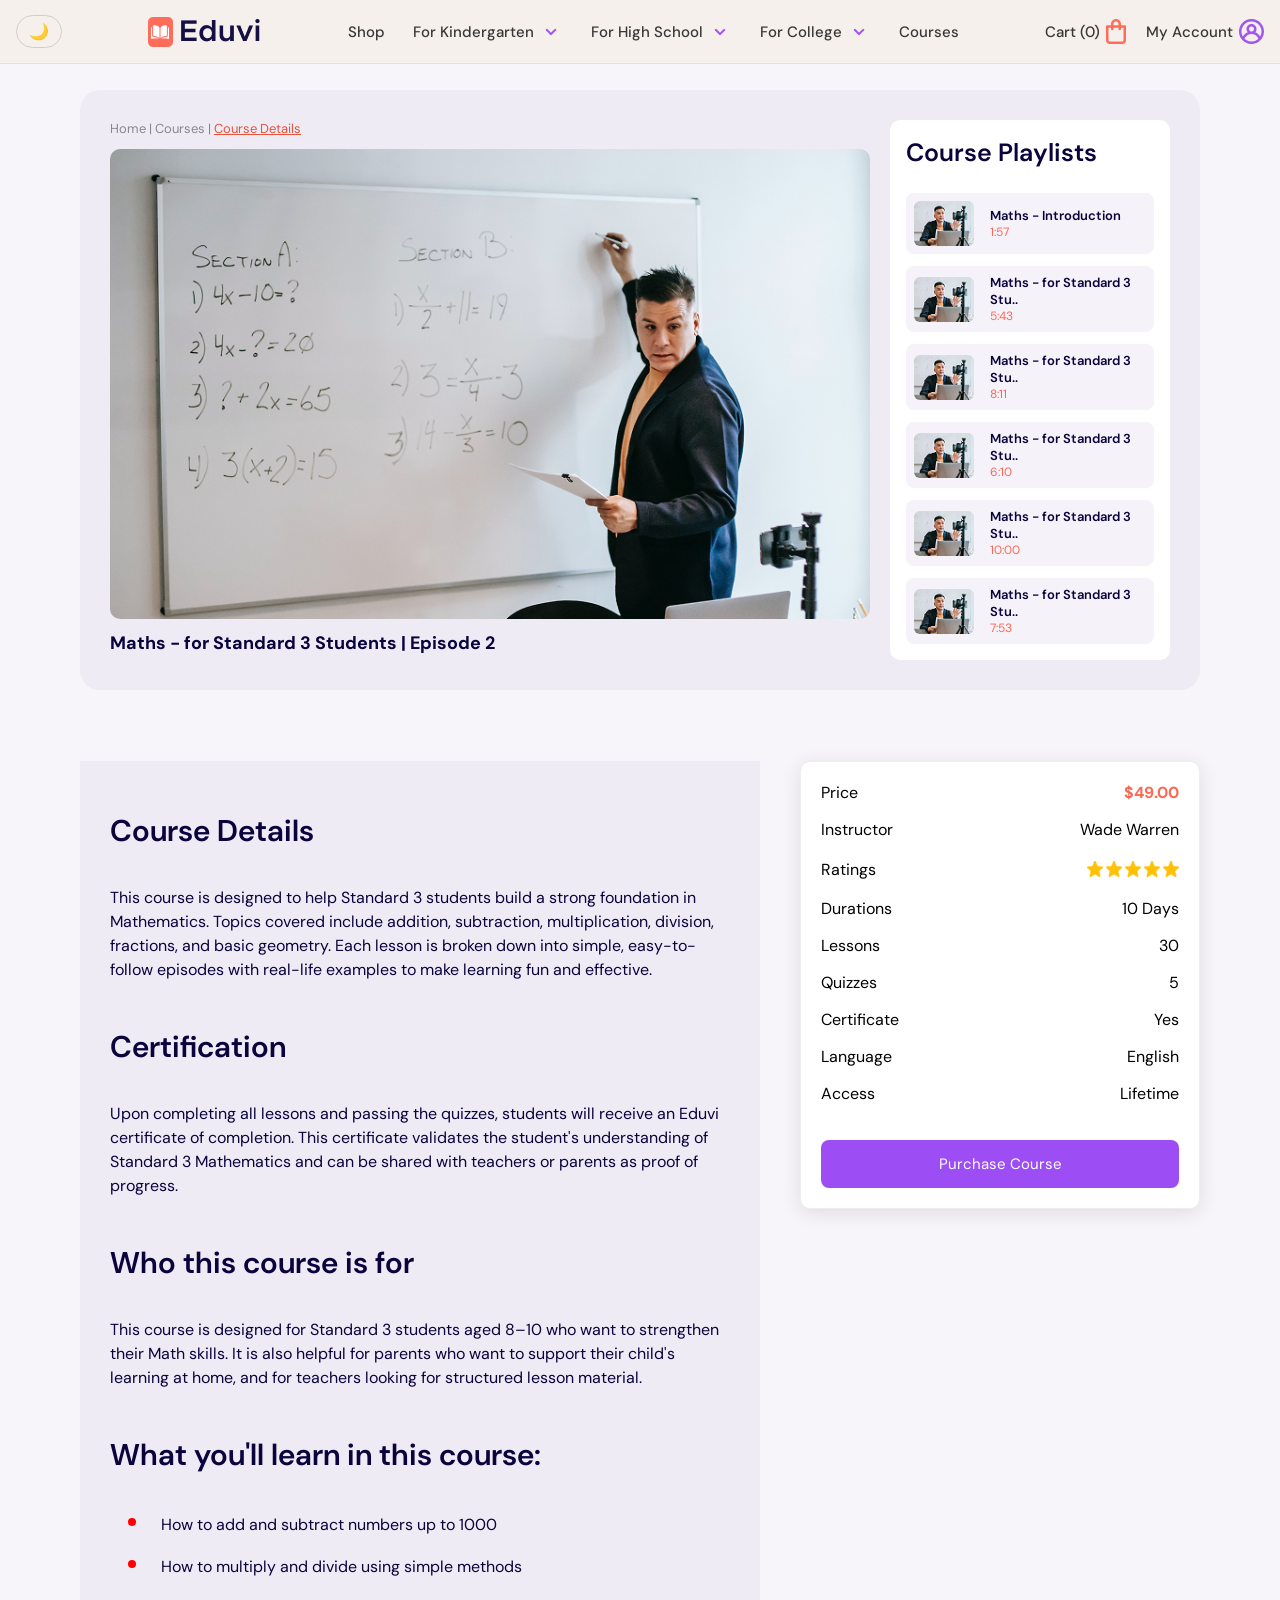
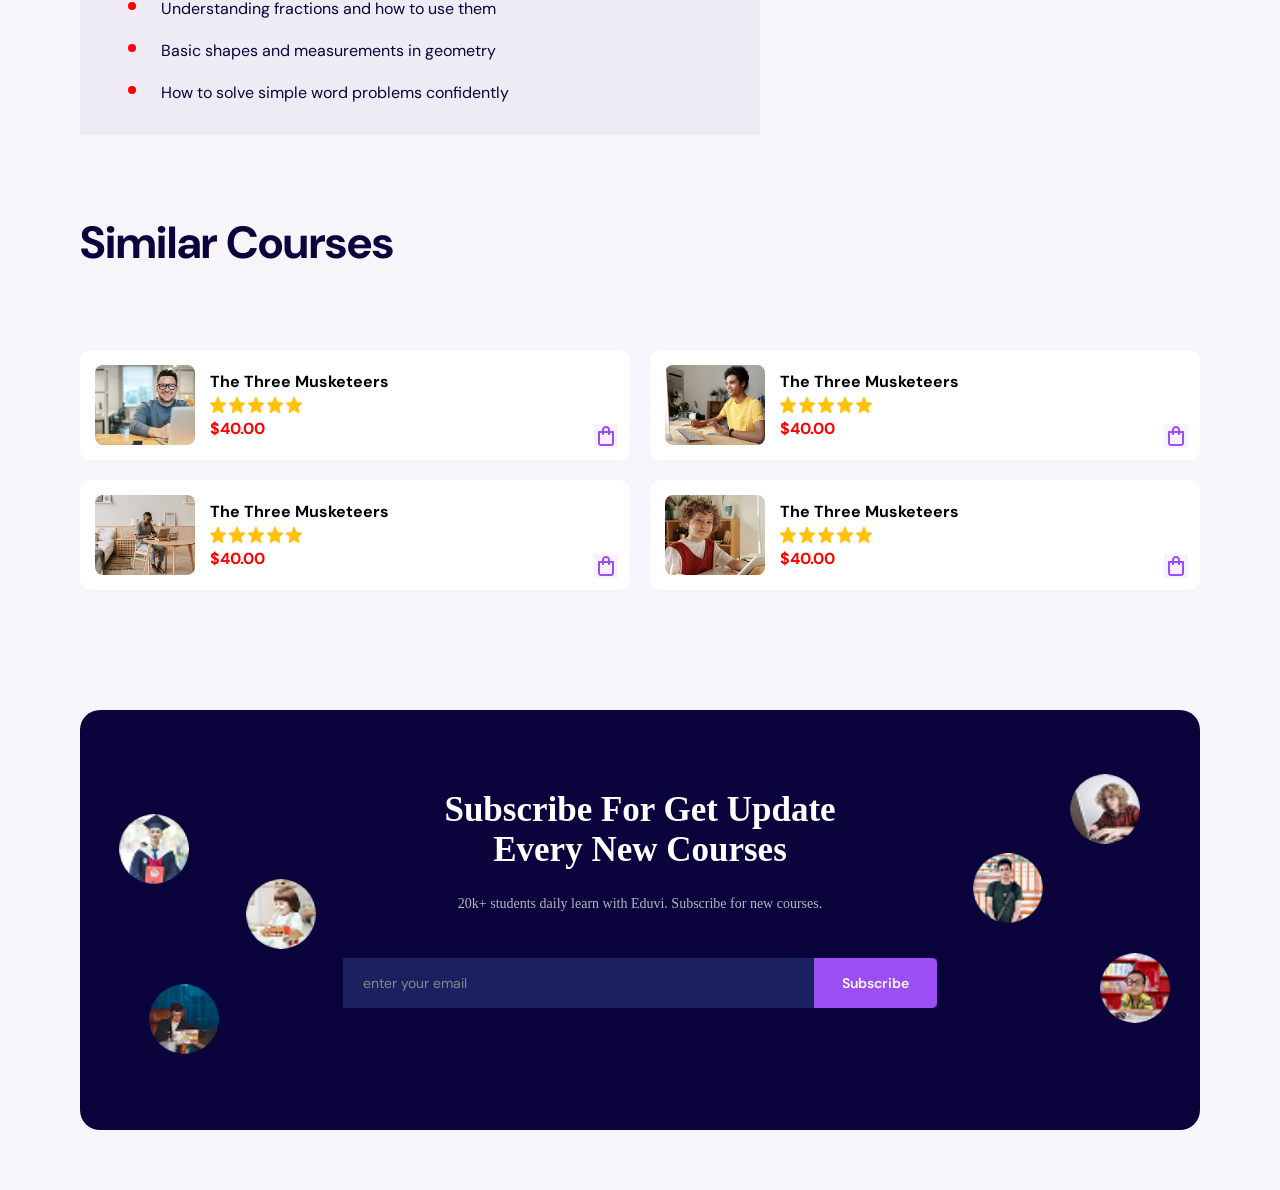
==== courses-detail.html @ 1c452399 "Fixed Nav bae issue" ====
<!doctype html>
<html lang="en">
  <head>
    <meta charset="UTF-8" />
    <meta name="viewport" content="width=device-width, initial-scale=1.0" />
    <title>Course Details</title>
    <link rel="stylesheet" href="style.css" />
    <link rel="stylesheet" href="courses-detail.css" />
    <link
      href="https://fonts.googleapis.com/css2?family=DM+Sans:wght@400;500;600;700&display=swap"
      rel="stylesheet"
    />
  </head>
  <body>
    <!-- navbar -->

    <div class="nav">
      <button id="darkModeBtn" title="Toggle dark mode">🌙</button>

      <a href="index.html">
        <img src="images/Logo (1).png" alt="Logo" class="logo" />
      </a>

      <ul class="menu">
        <li><a href="#">Shop</a></li>

        <li class="has-dropdown">
          <a href="#"
            >For Kindergarten <img src="images/down arrow.png" alt=""
          /></a>
          <ul class="dropdown">
            <li><a href="#">Math</a></li>
            <li><a href="#">English</a></li>
            <li><a href="#">Science</a></li>
          </ul>
        </li>

        <li class="has-dropdown">
          <a href="#"
            >For High School <img src="images/down arrow.png" alt=""
          /></a>
          <ul class="dropdown">
            <li><a href="#">Math</a></li>
            <li><a href="#">English</a></li>
            <li><a href="#">Science</a></li>
          </ul>
        </li>

        <li class="has-dropdown">
          <a href="#">For College <img src="images/down arrow.png" alt="" /></a>
          <ul class="dropdown">
            <li><a href="#">Math</a></li>
            <li><a href="#">English</a></li>
            <li><a href="#">Science</a></li>
          </ul>
        </li>

        <li class="has-dropdown">
          <a href="courses.html">Courses </a>
        </li>
      </ul>

      <ul class="nav-actions">
        <li>
          <a href="#">Cart (0)</a>
          <img src="images/shopping cart.png" alt="cart" class="cart-icon" />
        </li>
        <li id="desktopProfileBtn">
          <a href="#">My Account</a>
          <img
            src="images/account image.png"
            alt="account"
            class="account-icon"
          />
        </li>
      </ul>

      <div class="mobile-nav-actions">
        <div class="mobile-profile" id="mobileProfileBtn">
          <img
            src="images/account image.png"
            alt="account"
            class="account-icon"
          />
        </div>
        <div id="menuToggle" class="hamburger">
          <span></span>
          <span></span>
          <span></span>
        </div>
      </div>

      <div class="profile-dropdown" id="profileDropdown">
        <a href="#">Login</a>
        <a href="#">Sign Up</a>
      </div>
    </div>

    <div id="container">
      <!-- hero section -->
      <section class="hero">
        <div class="hero-left">
          <p class="breadcrumb">
            <a href="index.html"><span>Home</span></a> |
            <a href="courses.html"><span>Courses</span></a> |
            <a href="courses-detail.html" class="active"
              ><span>Course Details</span></a
            >
          </p>

          <div class="hero-image">
            <img src="images/teacher.png" alt="Guy with laptop" />
          </div>

          <h3>Maths - for Standard 3 Students | Episode 2</h3>
        </div>

        <div class="hero-right">
          <h2>Course Playlists</h2>

          <div class="playlist-item">
            <img src="images/laptop.png" alt="" />
            <div>
              <p>Maths - Introduction</p>
              <span>1:57</span>
            </div>
          </div>

          <div class="playlist-item">
            <img src="images/laptop.png" alt="" />
            <div>
              <p>Maths - for Standard 3 Stu..</p>
              <span>5:43</span>
            </div>
          </div>

          <div id="locked">
            <div class="playlist-item">
              <img src="images/laptop.png" alt="" />
              <div>
                <p>Maths - for Standard 3 Stu..</p>
                <span>8:11</span>
              </div>
            </div>
          </div>

          <div class="playlist-item">
            <img src="images/laptop.png" alt="" />
            <div>
              <p>Maths - for Standard 3 Stu..</p>
              <span>6:10</span>
            </div>
          </div>

          <div class="playlist-item">
            <img src="images/laptop.png" alt="" />
            <div>
              <p>Maths - for Standard 3 Stu..</p>
              <span>10:00</span>
            </div>
          </div>

          <div class="playlist-item">
            <img src="images/laptop.png" alt="" />
            <div>
              <p>Maths - for Standard 3 Stu..</p>
              <span>7:53</span>
            </div>
          </div>
        </div>
      </section>

      <div class="course-body">
        <div class="course-details">
          <h2>Course Details</h2>
          <p>
            This course is designed to help Standard 3 students build a strong
            foundation in Mathematics. Topics covered include addition,
            subtraction, multiplication, division, fractions, and basic
            geometry. Each lesson is broken down into simple, easy-to-follow
            episodes with real-life examples to make learning fun and effective.
          </p>

          <h2>Certification</h2>
          <p>
            Upon completing all lessons and passing the quizzes, students will
            receive an Eduvi certificate of completion. This certificate
            validates the student's understanding of Standard 3 Mathematics and
            can be shared with teachers or parents as proof of progress.
          </p>

          <h2>Who this course is for</h2>
          <p>
            This course is designed for Standard 3 students aged 8–10 who want
            to strengthen their Math skills. It is also helpful for parents who
            want to support their child's learning at home, and for teachers
            looking for structured lesson material.
          </p>

          <h2>What you'll learn in this course:</h2>
          <ul>
            <li>How to add and subtract numbers up to 1000</li>
            <li>How to multiply and divide using simple methods</li>
            <li>Understanding fractions and how to use them</li>
            <li>Basic shapes and measurements in geometry</li>
            <li>How to solve simple word problems confidently</li>
          </ul>
        </div>

        <div class="course-card">
          <div class="course-card-row">
            <span>Price</span>
            <span class="price">$49.00</span>
          </div>

          <div class="course-card-row">
            <span>Instructor</span>
            <span>Wade Warren</span>
          </div>

          <div class="course-card-row">
            <span>Ratings</span>

            <div class="stars">
              <img src="images/star.png" alt="" />
              <img src="images/star.png" alt="" />
              <img src="images/star.png" alt="" />
              <img src="images/star.png" alt="" />
              <img src="images/star.png" alt="" />
            </div>
          </div>

          <div class="course-card-row">
            <span>Durations</span>
            <span>10 Days</span>
          </div>

          <div class="course-card-row">
            <span>Lessons</span>
            <span>30</span>
          </div>

          <div class="course-card-row">
            <span>Quizzes</span>
            <span>5</span>
          </div>

          <div class="course-card-row">
            <span>Certificate</span>
            <span>Yes</span>
          </div>

          <div class="course-card-row">
            <span>Language</span>
            <span>English</span>
          </div>

          <div class="course-card-row">
            <span>Access</span>
            <span>Lifetime</span>
          </div>

          <button>Purchase Course</button>
        </div>
      </div>

      <div class="similar-courses">
        <h2>Similar Courses</h2>

        <div id="similar-courses-card">
          <!-- CARD 1 -->
          <div class="other-courses-card">
            <img src="images/Image.png" class="course-img" />

            <div class="course-content">
              <h3>The Three Musketeers</h3>

              <div class="stars">
                <img src="images/star.png" />
                <img src="images/star.png" />
                <img src="images/star.png" />
                <img src="images/star.png" />
                <img src="images/star.png" />
              </div>

              <p>$40.00</p>

              <div class="cart">
                <img
                  src="images/shopping bag.png"
                  alt="add to cart"
                  class="card-bag"
                />
              </div>
            </div>
          </div>

          <!-- CARD 2 -->
          <div class="other-courses-card">
            <img src="images/Image (1).png" class="course-img" />

            <div class="course-content">
              <h3>The Three Musketeers</h3>

              <div class="stars">
                <img src="images/star.png" />
                <img src="images/star.png" />
                <img src="images/star.png" />
                <img src="images/star.png" />
                <img src="images/star.png" />
              </div>

              <p>$40.00</p>

              <div class="cart">
                <img
                  src="images/shopping bag.png"
                  alt="add to cart"
                  class="card-bag"
                />
              </div>
            </div>
          </div>

          <!-- CARD 3 -->
          <div class="other-courses-card">
            <img src="images/Image (2).png" class="course-img" />

            <div class="course-content">
              <h3>The Three Musketeers</h3>

              <div class="stars">
                <img src="images/star.png" />
                <img src="images/star.png" />
                <img src="images/star.png" />
                <img src="images/star.png" />
                <img src="images/star.png" />
              </div>

              <p>$40.00</p>

              <div class="cart">
                <img
                  src="images/shopping bag.png"
                  alt="add to cart"
                  class="card-bag"
                />
              </div>
            </div>
          </div>

          <!-- CARD 4 -->
          <div class="other-courses-card">
            <img src="images/Image (3).png" class="course-img" />

            <div class="course-content">
              <h3>The Three Musketeers</h3>

              <div class="stars">
                <img src="images/star.png" />
                <img src="images/star.png" />
                <img src="images/star.png" />
                <img src="images/star.png" />
                <img src="images/star.png" />
              </div>

              <p>$40.00</p>

              <div class="cart">
                <img
                  src="images/shopping bag.png"
                  alt="add to cart"
                  class="card-bag"
                />
              </div>
            </div>
          </div>
        </div>
      </div>

      <div class="subscribe">
        <h2>
          Subscribe For Get Update <br />
          Every New Courses
        </h2>

        <!--floating images-->
        <img src="images/sub1.png" alt="" class="img1" />
        <img src="images/sub2.png" alt="" class="img2" />
        <img src="images/sub3.png" alt="" class="img3" />
        <img src="images/sub4.png" alt="" class="img4" />
        <img src="images/sub5.png" alt="" class="img5" />
        <img src="images/sub6.png" alt="" class="img6" />

        <p>20k+ students daily learn with Eduvi. Subscribe for new courses.</p>

        <div class="subscribe-form">
          <input type="email" placeholder="enter your email" />
          <button>Subscribe</button>
        </div>
      </div>

      <button id="backToTop" title="Back to top">↑</button>

      <script>
        const menuBtn = document.getElementById("menuToggle");
        const menu = document.querySelector(".menu");
        const profileBtn = document.getElementById("mobileProfileBtn");
        const profileDropdown = document.getElementById("profileDropdown");
        const desktopProfileBtn = document.getElementById("desktopProfileBtn");

        desktopProfileBtn.onclick = function (e) {
          e.stopPropagation();
          profileDropdown.classList.toggle("open");
          menu.classList.remove("active");
        };

        menuBtn.onclick = function () {
          menu.classList.toggle("active");
          menuBtn.classList.toggle("open");
          profileDropdown.classList.remove("open");
        };

        profileBtn.onclick = function (e) {
          e.stopPropagation();
          profileDropdown.classList.toggle("open");
          menu.classList.remove("active");
        };

        document.addEventListener("click", function () {
          profileDropdown.classList.remove("open");
        });

        const backToTop = document.getElementById("backToTop");

        window.addEventListener("scroll", function () {
          if (window.scrollY > 300) {
            backToTop.style.display = "block";
          } else {
            backToTop.style.display = "none";
          }
        });

        backToTop.onclick = function () {
          window.scrollTo({ top: 0, behavior: "smooth" });
        };

        const darkModeBtn = document.getElementById("darkModeBtn");

        // remember preference when page reloads
        if (localStorage.getItem("darkMode") === "on") {
          document.body.classList.add("dark");
          darkModeBtn.textContent = "☀️";
        }

        darkModeBtn.onclick = function () {
          document.body.classList.toggle("dark");
          const isDark = document.body.classList.contains("dark");
          darkModeBtn.textContent = isDark ? "☀️" : "🌙";
          localStorage.setItem("darkMode", isDark ? "on" : "off");
        };
      </script>
    </div>
  </body>
</html>
---- style.css ----
* {
  margin: 0;
  padding: 0;
  box-sizing: border-box;
  font-family: "DM Sans", "Times New Roman", serif;
}

body {
  background-color: rgba(247, 245, 250, 1);
}

.nav {
  display: flex;
  align-items: center;
  justify-content: space-between;
  padding: 15px 16px;
  background-color: #f5f0eb;
  position: fixed;
  top: 0;
  left: 0;
  right: 0;
  width: 100%;
  z-index: 100;
  border-bottom: 1px solid rgba(0, 0, 0, 0.07);
  transition: 0.3s;
  opacity: 0.95;
}

/* --- Logo --- */
.logo {
  display: flex;
  align-items: center;
  gap: 8px;
  text-decoration: none;
  flex-shrink: 0;
  padding: auto;
}

.logo-icon {
  background-color: #e8513a;
  width: 34px;
  height: 34px;
  border-radius: 8px;
  display: flex;
  align-items: center;
  justify-content: center;
  font-size: 16px;
}

.logo-text {
  font-size: 20px;
  font-weight: 700;
  color: #1a1a2e;
  letter-spacing: -0.3px;
}

/* --- Center Menu --- */
.menu {
  display: flex;
  list-style: none;
  align-items: center;
  gap: 28px;
}

.menu li a {
  text-decoration: none;
  color: #2d2d2d;
  font-size: 15px;
  font-weight: 500;
  display: flex;
  align-items: center;
  gap: 5px;
  transition: color 0.2s;
}

.menu li a:hover {
  color: #e8513a;
}

.nav-actions {
  display: flex;
  list-style: none;
  align-items: center;
  gap: 20px;
}

.nav-actions li {
  display: flex;
  align-items: center;
  gap: 6px;
}

.nav-actions li a {
  text-decoration: none;
  color: #2d2d2d;
  font-size: 15px;
  font-weight: 500;
  transition: color 0.2s;
}

.nav-actions li a:hover {
  color: #e8513a;
}

.nav-actions img {
  cursor: pointer;
}

.icon {
  font-size: 18px;
  color: #e8513a;
}

.cart-icon,
.account-icon {
  font-size: 18px;
  color: #e8513a;
}

/* make the li position relative so dropdown appears below it */
.has-dropdown {
  position: relative;
}

/* hide the dropdown by default */
.dropdown {
  display: none;
  position: absolute;
  top: 100%; /* sits just below the nav link */
  left: 0;
  background-color: #fff;
  border-radius: 8px;
  box-shadow: 0 8px 24px rgba(0, 0, 0, 0.1);
  padding: 10px 0;
  min-width: 180px;
  list-style: none;
  z-index: 200;
}

/* show it on hover */
.has-dropdown:hover .dropdown {
  display: block;
}

/* style the dropdown links */
.dropdown li a {
  display: block;
  padding: 10px 20px;
  color: #2d2d2d;
  font-size: 14px;
  font-weight: 500;
  text-decoration: none;
  transition: 0.2s;
}

.dropdown li a:hover {
  color: #e8513a;
  background-color: #f5f0eb;
}

.has-dropdown img {
  transition: transform 0.3s;
}

.has-dropdown:hover img {
  transform: rotate(180deg);
}

#container {
  margin: 0 80px;
}

.menu-toggle {
  display: none;
  cursor: pointer;
}

@media (max-width: 768px) {
  .menu {
    display: none;
  }

  .menu-toggle {
    display: block;
    font-size: 28px;
    cursor: pointer;
  }

  .menu.active {
    display: flex;
    flex-direction: column;
    background: white;
    position: absolute;
    top: 70px;
    left: 0;
    width: 100%;
    padding: 20px;
  }

  .menu-toggle {
    margin-left: auto; /* push ☰ to far right */
    font-size: 28px;
    cursor: pointer;
  }

  .nav-actions {
    display: none; /* hide cart & account */
  }
}
---- courses-detail.css ----
#container {
  margin: 0 80px;
}

/* HERO */
.hero {
  display: flex;
  gap: 20px;
  background-color: rgba(239, 235, 245, 1);
  margin: 90px 0 0 0;
  padding: 30px;
  border-radius: 20px;
}

/* LEFT SIDE */
.hero-left {
  flex: 1;
  display: flex;
  flex-direction: column;
  gap: 12px;
}

.hero-image {
  width: 100%;
}

.hero-image img {
  width: 100%;
  height: auto;
  border-radius: 10px;
  display: block;
}

.hero-left h3 {
  font-size: 18px;
  font-weight: 700;
  color: rgba(10, 3, 60, 1);
}

/* RIGHT SIDE - PLAYLIST */
.hero-right {
  width: 280px;
  background: white;
  border-radius: 10px;
  padding: 16px;
  display: flex;
  flex-direction: column;
  gap: 12px;
  overflow-y: auto;
}

.hero-right h2 {
  font: metropolis, "Times New Roman", serif;
  font-size: 25px;
  font-weight: 600;
  color: rgba(10, 3, 60, 1);
  margin-bottom: 20px;
  width: 193px;
  height: 25px;
}

.playlist-item {
  display: flex;
  align-items: center;
  gap: 16px;
  cursor: pointer;
  background: rgba(239, 235, 245, 0.6);
  border-radius: 8px;
  padding: 8px;
}

.playlist-item span {
  font-size: 12px;
  color: rgba(255, 102, 82, 1) !important;
  display: block;
}

.playlist-item:hover {
  background: rgba(239, 235, 245, 1);
  transform: scale(1.05);
  transition:
    color 0.4s,
    background-color 0.4s,
    box-shadow 0.4s,
    transform 0.4s;
}

.playlist-item img {
  width: 60px;
  height: 45px;
  object-fit: cover;
  border-radius: 6px;
}

.playlist-item p {
  font-size: 13px;
  font-weight: 600;
  color: rgba(10, 3, 60, 1);
  margin: 0;
}

.playlist-item span {
  font-size: 12px;
  color: #888;
}

#locked {
  background-color: rgba(255, 255, 255, 1) !important;
}

/* BREADCRUMB */
.breadcrumb {
  font-size: 13px;
  color: #888;
}

.breadcrumb span:hover {
  color: #e8513a;
  text-decoration: underline;
  cursor: pointer;
}

.breadcrumb a {
  color: #888;
  text-decoration: none;
}

.breadcrumb a.active {
  color: #e8513a;
  text-decoration: underline;
}

.course-body {
  display: flex;
  gap: 40px;
  align-items: flex-start; /* stops the card from stretching full height */
  margin-top: 40px;
}

.course-details {
  flex: 1; /* takes remaining space */
}

.course-card {
  width: 400px;
  border: 1px solid #eee;
  border-radius: 10px;
  padding: 20px;
  display: flex;
  flex-direction: column;
  gap: 16px;
  background-color: rgba(255, 255, 255, 1);
  box-shadow: 0 4px 20px rgba(0, 0, 0, 0.1);
}

.course-card-row {
  display: flex;
  justify-content: space-between;
  align-items: center; /* important */
}

.stars {
  display: flex;
  align-items: center;
  gap: 4px; /* spacing between stars */
}

.stars img {
  width: 16px;
  height: 16px;
}

.price {
  color: rgba(255, 102, 82, 1);
  font-weight: 700;
}

.course-card button {
  background: rgba(156, 77, 244, 1);
  color: white;
  border: none;
  padding: 14px;
  border-radius: 8px;
  font-size: 15px;
  cursor: pointer;
  width: 100%;
  margin-top: 20px;
  transition: transform 0.3s ease-in-out;
}

.course-card button:active {
  transform: scale(0.95);
}

.course-card button:hover {
  transform: scale(1.05);
  box-shadow: 0 4px 20px rgba(156, 77, 244, 0.4);
}

.course-body {
  margin-top: 71px;
}

.course-details {
  flex: 1;
  display: flex;
  flex-direction: column;
  gap: 25px;
  width: 840px;
  padding: 30px;
  background-color: rgba(239, 235, 245, 1);
}

.course-details h1 {
  font: metropolis, "Times New Roman", serif;
  font-weight: 600;
  font-size: 30px;
  line-height: 100%;
  color: rgba(10, 3, 60, 1);
  margin-top:;
  width: 212px;
}

.course-details h2 {
  font: metropolis, "Times New Roman", serif;
  font-weight: 600;
  font-size: 30px;
  line-height: 100%;
  color: rgba(10, 3, 60, 1);
  margin-top: 25px;
  height: 30px;
  width: 212px;
  white-space: nowrap;
}

.course-details p {
  font-size: 16px;
  line-height: 150%;
  color: rgba(10, 3, 60, 1);
  margin-top: 15px;
}

.course-details li::marker {
  color: red; /* Changes only the bullet color */
  font-size: 1.5em; /* Changes only the bullet size */
  font-weight: bold;
}

.course-details li {
  font-size: 16px;
  line-height: 150%;
  color: rgba(10, 3, 60, 1);
  margin-top: 15px;
  padding-left: 0;
  margin-left: 18px;
}

.course-details ul {
  padding-left: 0;
  margin-left: 0;
  list-style-position: inside;
}

#similar-courses-card {
  display: grid;
  grid-template-columns: repeat(2, 1fr);
  gap: 20px;
}

.similar-courses {
  margin-bottom: 120px;
}

.similar-courses h2 {
  font: metropolis, "Times New Roman", serif;
  font-size: 45px;
  font-weight: 700;
  line-height: 55px;
  color: rgba(10, 3, 60, 1);
  margin-bottom: 20px;
  margin: 80px 0 80px 0;
}

.other-courses-card {
  display: flex;
  align-items: center;
  background: #fff;
  padding: 15px;
  border-radius: 10px;
  gap: 15px;
  position: relative;
}

.other-courses-card:hover {
  box-shadow: 0 8px 24px rgba(0, 0, 0, 0.1);
  cursor: pointer;
  transform: translateY(-5px) scale(1.03);
  transition: transform 0.4s ease;
}

.cart {
  cursor: pointer;
}

.card-bag {
  background-color: rgba(248, 242, 255, 1);
  position: absolute;
  bottom: 12px;
  right: 12px;
  width: 24px;
  height: 24px;
  cursor: pointer;
  transition: transform 0.2s;
}

.card-bag:hover {
  transform: scale(1.15);
}

/* IMAGE */
.course-img {
  width: 100px;
  height: 80px;
  object-fit: cover;
  border-radius: 8px;
}

/* RIGHT CONTENT */
.course-content h3 {
  font-size: 16px;
  margin: 0;
}

/* STARS */
.stars {
  display: flex;
  gap: 3px;
  margin: 5px 0;
}

.stars img {
  width: 16px;
  height: 16px;
}

/* PRICE */
.course-content p {
  color: red;
  font-weight: bold;
  margin: 0;
}

.subscribe {
  position: relative;
  background-color: rgba(10, 3, 60, 1);
  border-radius: 20px;
  width: 100%;
  height: 420px;
  color: rgba(255, 255, 255, 1);
  padding: 0;
  text-align: center;
  overflow: hidden;
  margin: 60px 0;
}

.subscribe h2 {
  font-size: 35px;
  font-weight: 700;
  color: rgba(255, 255, 255, 1);
  line-height: 40px;
  margin-bottom: 20px;
  margin-top: 80px;
  font-family: metropolis, "Times New Roman", serif;
}

.subscribe p {
  font-family: metropolis, "Times New Roman", serif;
  color: rgba(255, 255, 255, 0.7);
  font-size: 14px;
  margin-bottom: 40px;
  line-height: 28px;
  font-weight: 400;
}

/* --- form --- */
.subscribe-form {
  display: inline-flex; /* keeps form centered */
  overflow: hidden;
  background-color: #1a2060;
}

.subscribe-form input {
  width: 471px;
  padding: 14px 20px;
  height: 50px;
  border: none;
  outline: none;
  background-color: #1a2060;
  color: white;
  font-size: 14px;
}

.subscribe-form input::placeholder {
  color: #888;
}

.subscribe-form button {
  padding: 14px 28px;
  background-color: rgba(156, 77, 244, 1);
  color: white;
  border: none;
  border-top-right-radius: 5px;
  border-bottom-right-radius: 5px;
  cursor: pointer;
  font-size: 14px;
  font-weight: 600;
}

.subscribe-form button:hover {
  background-color: #6a50ee;
}

/* --- floating images --- */
.subscribe img {
  position: absolute;
  width: 70px;
  height: 70px;
  border-radius: 50%; /* makes them circular */
  object-fit: cover;
}

/* position each image individually */
.img1 {
  top: 104px;
  left: 39px;
  width: 40px;
  height: 40px;
}

.img2 {
  top: 169px;
  left: 166px;
  width: 40px;
  height: 40px;
}

.img3 {
  top: 274px;
  left: 69px;
  width: 40px;
  height: 40px;
}

.img4 {
  top: 64px;
  right: 60px;
  width: 40px;
  height: 40px;
}

.img5 {
  top: 143px;
  right: 157px;
  width: 40px;
  height: 40px;
}

.img6 {
  top: 243px;
  right: 30px;
  width: 40px;
  height: 40px;
}

/* Profile dropdown (global, used on mobile) */
.mobile-nav-actions {
  display: none;
  align-items: center;
  gap: 12px;
  margin-left: auto;
}

.mobile-profile {
  cursor: pointer;
  position: relative;
}

.profile-dropdown {
  display: none;
  position: absolute;
  top: 65px;
  right: 80px;
  background: #fff;
  border-radius: 8px;
  box-shadow: 0 8px 24px rgba(0, 0, 0, 0.12);
  min-width: 150px;
  z-index: 300;
  overflow: hidden;
}

.profile-dropdown a {
  display: block;
  padding: 12px 20px;
  color: #2d2d2d;
  font-size: 15px;
  font-weight: 500;
  text-decoration: none;
  transition: 0.2s;
}

.profile-dropdown a:hover {
  color: #e8513a;
  background-color: #f5f0eb;
}

.profile-dropdown.open {
  display: block;
}

.hamburger {
  display: flex;
  flex-direction: column;
  justify-content: space-between;
  width: 24px;
  height: 18px;
  cursor: pointer;
}

.hamburger span {
  display: block;
  height: 2px;
  width: 100%;
  background-color: #2d2d2d;
  border-radius: 2px;
  transition: all 0.3s ease;
}

.hamburger.open span:nth-child(1) {
  transform: translateY(8px) rotate(45deg);
}

.hamburger.open span:nth-child(2) {
  opacity: 0;
}

.hamburger.open span:nth-child(3) {
  transform: translateY(-8px) rotate(-45deg);
}

#darkModeBtn {
  background: none;
  border: 1px solid #ccc;
  border-radius: 20px;
  padding: 5px 12px;
  cursor: pointer;
  font-size: 16px;
  transition: 0.2s;
}

#darkModeBtn:hover {
  border-color: #e8513a;
}

/* Dark mode styles */
body.dark {
  background-color: #0f0f1a;
  color: #f0f0f0;
}

body.dark .nav {
  background-color: #1a1a2e;
}

body.dark .logo {
  filter: invert(1) brightness(2);
}

body.dark .menu li a,
body.dark .nav-actions li a {
  color: #f0f0f0;
}

body.dark .card {
  background-color: #1e1e30;
  color: #f0f0f0;
}

body.dark .card h3,
body.dark .card p {
  color: #f0f0f0;
}

body.dark .other-courses-card {
  background-color: #1e1e30;
}

body.dark .course-content h3 {
  color: #f0f0f0;
}

body.dark .dropdown {
  background-color: #1e1e30;
}

body.dark .dropdown li a {
  color: #f0f0f0;
}

body.dark .profile-dropdown {
  background-color: #1e1e30;
}

body.dark .profile-dropdown a {
  color: #f0f0f0;
}

body.dark .sort,
body.dark .search-box {
  background-color: #1e1e30;
  color: #f0f0f0;
  border-color: #333;
}

body.dark .sort-dropdown {
  background-color: #1e1e30;
}

body.dark .sort-dropdown li a {
  color: #f0f0f0;
}

body.dark #standard-classes,
body.dark .top h2,
body.dark .similar-courses h2,
body.dark .logo-text {
  color: #f0f0f0;
}

body.dark .course-list ul li a {
  background-color: #1e1e30;
  color: #f0f0f0;
  box-shadow: none;
}

body.dark .hero {
  background-color: #1a1a2e;
}

body.dark .hero-text h1 {
  color: #f0f0f0;
}

body.dark .breadcrumb,
body.dark .breadcrumb a {
  color: #aaa;
}

body.dark .search {
  color: #f0f0f0;
  background-color: #1e1e30;
}

body.dark .page-btn,
body.dark .page-number {
  background-color: #1e1e30;
  color: #f0f0f0;
}

body.dark .page-input {
  background-color: #1e1e30;
  color: #f0f0f0;
  border-color: #333;
}

body.dark .course-details {
  background-color: #1e1e30;
}

body.dark .course-details h1,
body.dark .course-details h2,
body.dark .course-details p,
body.dark .course-details li {
  color: #f0f0f0;
}

body.dark .course-card {
  background-color: #1e1e30;
  border-color: #333;
}

body.dark .course-card-row span {
  color: #f0f0f0;
}

body.dark .hero-right {
  background-color: #1e1e30;
}

body.dark .hero-right h2 {
  color: #f0f0f0;
}

body.dark .playlist-item {
  background-color: #2a2a40;
}

body.dark .playlist-item p {
  color: #f0f0f0;
}

body.dark .hero-left h3 {
  color: #f0f0f0;
}

body.dark .similar-courses h2 {
  color: #f0f0f0;
}

body.dark #locked {
  background-color: #1a1a2e !important;
}

/* ════════════════════════
   TABLET (max 1024px)
════════════════════════ */
@media (max-width: 1024px) {
  #container {
    margin: 0 40px;
  }

  /* Hero stacks vertically */
  .hero {
    flex-direction: column;
  }

  .hero-right {
    width: 100%;
  }

  /* Course body stacks vertically */
  .course-body {
    flex-direction: column;
  }

  .course-card {
    width: 100%;
  }

  .course-details {
    width: 100%;
  }

  /* Similar courses 1 column */
  #similar-courses-card {
    grid-template-columns: 1fr;
  }

  /* Subscribe form */
  .subscribe-form input {
    width: 300px;
  }

  /* Hide floating images on smaller screens */
  .img2,
  .img5 {
    display: none;
  }
}

/* ════════════════════════
   MOBILE (max 768px)
════════════════════════ */
@media (max-width: 768px) {
  #container {
    margin: 0;
    padding: 0 16px;
  }

  /* Hero */
  .hero {
    margin-top: 70px;
    padding: 20px;
    border-radius: 12px;
  }

  /* Subscribe section */
  .subscribe {
    height: auto;
    padding: 40px 20px;
  }

  .subscribe h2 {
    font-size: 24px;
    line-height: 32px;
    margin-top: 20px;
  }

  .subscribe-form {
    flex-direction: column;
    width: 100%;
  }

  .subscribe-form input {
    width: 100%;
    border-radius: 8px 8px 0 0;
  }

  .subscribe-form button {
    width: 100%;
    border-radius: 0 0 8px 8px;
    border-top-right-radius: 0;
  }

  .mobile-nav-actions {
    display: flex;
  }

  .menu-toggle {
    margin-left: 0; /* reset since it's now inside .mobile-nav-actions */
  }

  .profile-dropdown {
    right: 20px; /* align to mobile margin */
  }

  /* Hide all floating images on mobile */
  .img1,
  .img2,
  .img3,
  .img4,
  .img5,
  .img6 {
    display: none;
  }

  /* Course card */
  .course-card {
    width: 100%;
  }

  /* Similar courses heading */
  .similar-courses h2 {
    font-size: 28px;
    line-height: 36px;
    margin: 40px 0;
  }

  /* Playlist */
  .hero-right {
    width: 100%;
  }

  /* Course details */
  .course-details h1,
  .course-details h2 {
    font-size: 22px;
    width: 100%;
    white-space: normal;
  }
}

/* ════════════════════════
   SMALL MOBILE (max 480px)
════════════════════════ */
@media (max-width: 480px) {
  .subscribe h2 {
    font-size: 20px;
  }

  .hero {
    padding: 14px;
  }

  .course-details {
    padding: 16px;
  }

  .other-courses-card {
    flex-direction: column;
    align-items: flex-start;
  }

  .course-img {
    width: 100%;
    height: 140px;
  }

  .card-bag {
    top: 12px;
    bottom: auto;
  }
}

#backToTop {
  position: fixed;
  bottom: 30px;
  right: 30px;
  background-color: #e8513a;
  color: white;
  border: none;
  border-radius: 50%;
  width: 45px;
  height: 45px;
  font-size: 20px;
  cursor: pointer;
  display: none;
  z-index: 999;
  box-shadow: 0 4px 12px rgba(0, 0, 0, 0.2);
  transition: transform 0.2s;
}

#backToTop:hover {
  transform: scale(1.1);
}
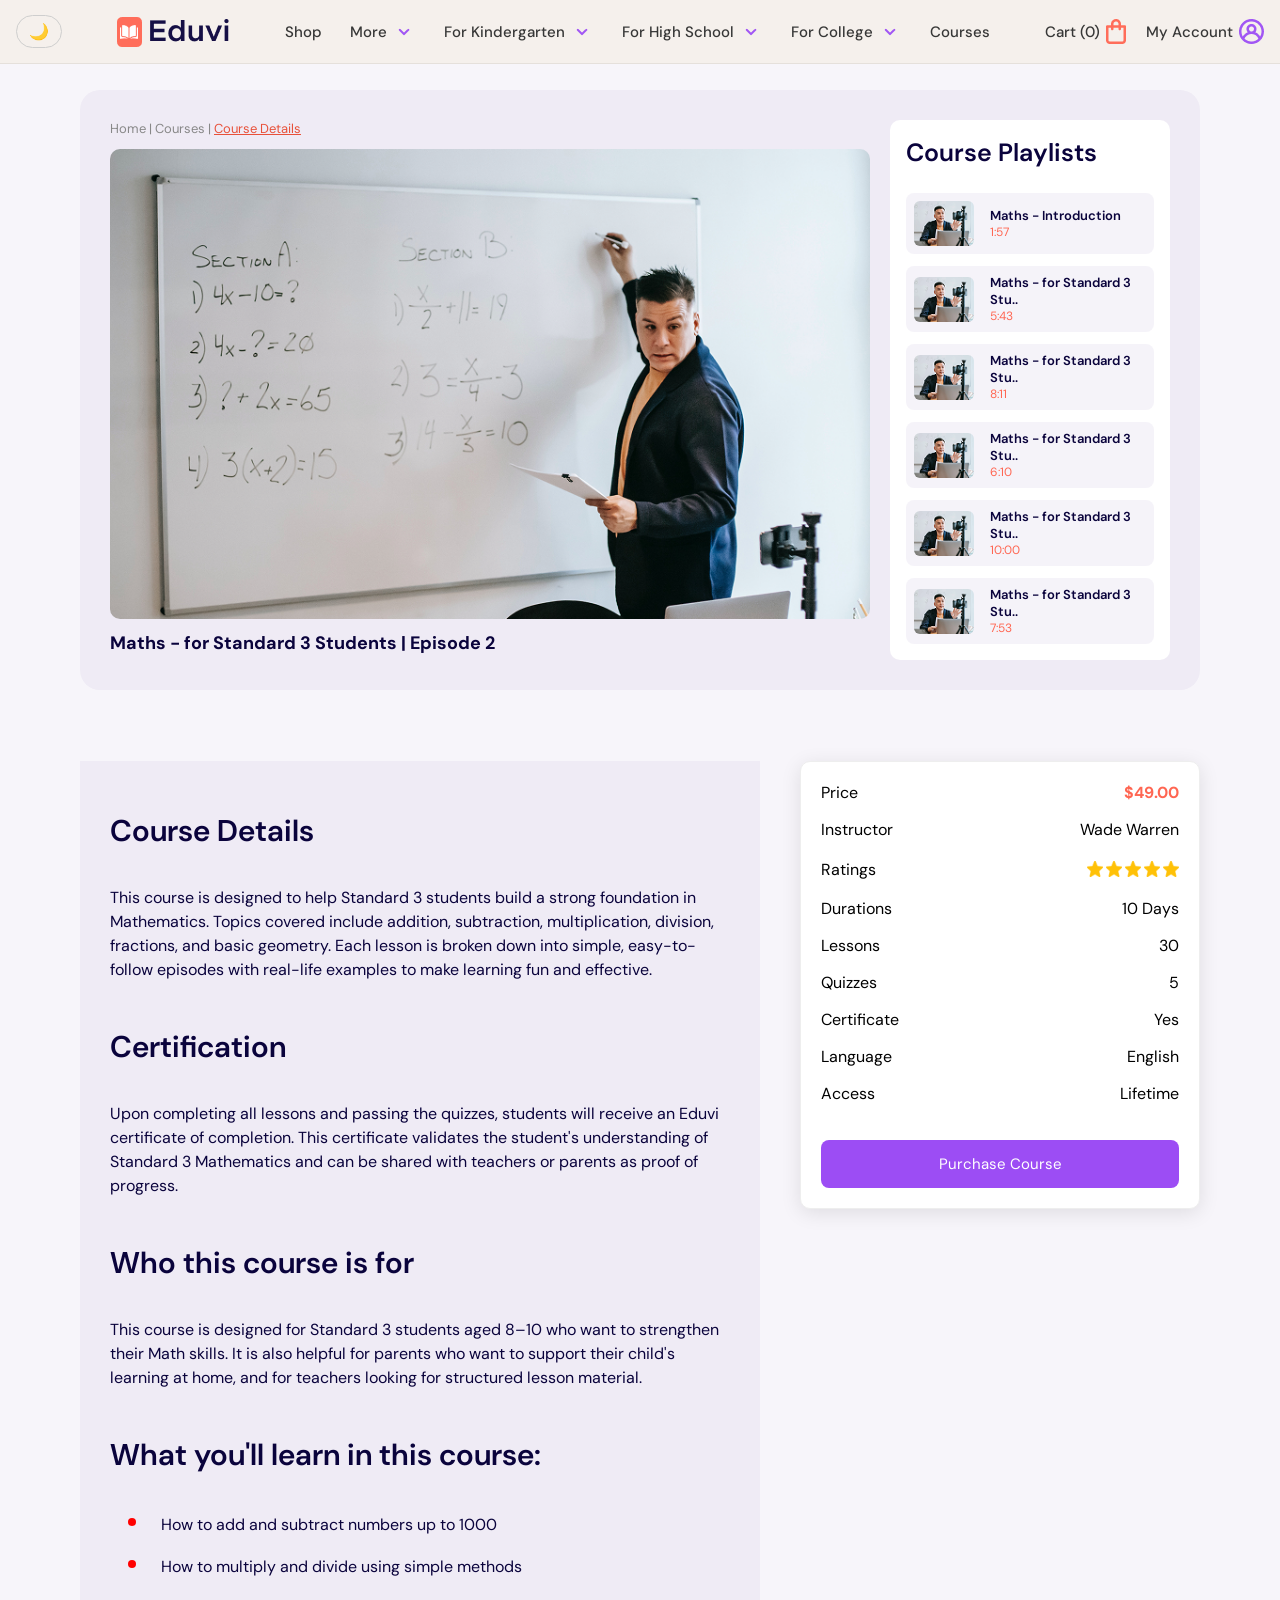
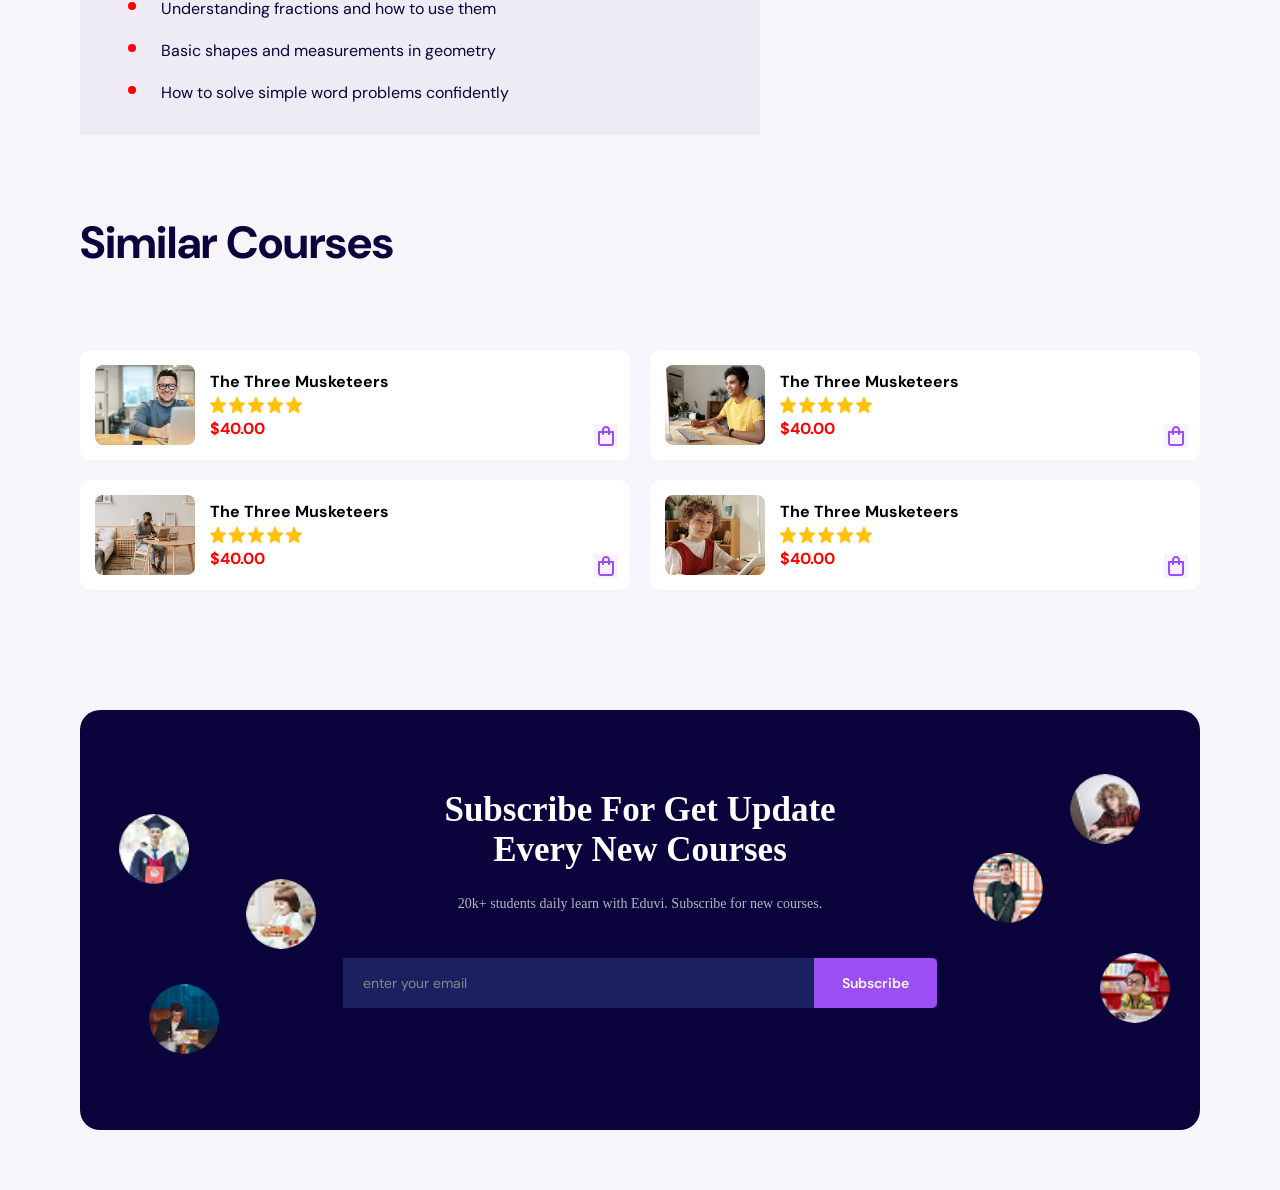
==== commit 61940bd7: "changes to nav bar" ====
--- a/courses-detail.html
+++ b/courses-detail.html
@@ -22,7 +22,16 @@
       </a>
 
       <ul class="menu">
-        <li><a href="#">Shop</a></li>
+        <li><a href="shop.html">Shop</a></li>
+
+        <li class="has-dropdown">
+          <a href="#">More <img src="images/down arrow.png" alt="" /></a>
+          <ul class="dropdown">
+            <li><a href="mentors.html">Mentors</a></li>
+            <li><a href="pricing.html">Pricing</a></li>
+            <li><a href="join-as-teacher.html">Join as Teacher</a></li>
+          </ul>
+        </li>
 
         <li class="has-dropdown">
           <a href="#"
@@ -66,7 +75,7 @@
           <img src="images/shopping cart.png" alt="cart" class="cart-icon" />
         </li>
         <li id="desktopProfileBtn">
-          <a href="#">My Account</a>
+          <a href="login.html">My Account</a>
           <img
             src="images/account image.png"
             alt="account"
--- a/style.css
+++ b/style.css
@@ -206,4 +206,4 @@
   .nav-actions {
     display: none; /* hide cart & account */
   }
-}
+}
--- a/courses-detail.css
+++ b/courses-detail.css
@@ -891,6 +891,85 @@
   }
 }
 
+/* --- Dark mode missing fixes --- */
+
+/* Navbar hover */
+body.dark .menu li a:hover,
+body.dark .nav-actions li a:hover {
+  color: #e8513a;
+}
+
+/* Dropdown hover */
+body.dark .dropdown li a:hover {
+  color: #e8513a;
+  background-color: #2a2a40;
+}
+
+/* Sort dropdown hover */
+body.dark .sort-dropdown li a:hover {
+  color: #7b61ff;
+  background-color: #2a2a40;
+}
+
+/* Profile dropdown hover */
+body.dark .profile-dropdown a:hover {
+  color: #e8513a;
+  background-color: #2a2a40;
+}
+
+/* Breadcrumb hover */
+body.dark .breadcrumb span:hover,
+body.dark .breadcrumb a:hover {
+  color: #e8513a;
+}
+
+/* Breadcrumb active link */
+body.dark .breadcrumb a.active {
+  color: #e8513a;
+}
+
+/* Course list hover */
+body.dark .course-list ul li a:hover {
+  background-color: #e8513a;
+  color: white;
+}
+
+/* Card Details link */
+body.dark .card-grid a {
+  color: #c084fc;
+  border-color: rgba(192, 132, 252, 0.3);
+}
+
+body.dark .card-grid a:hover {
+  background-color: #9c4df4;
+  color: white;
+}
+
+/* Hamburger lines */
+body.dark .hamburger span {
+  background-color: #f0f0f0;
+}
+
+/* Dark mode button border */
+body.dark #darkModeBtn {
+  border-color: #555;
+  color: #f0f0f0;
+}
+
+/* Pagination text */
+body.dark .pagination span {
+  color: #f0f0f0;
+}
+
+/* Mobile menu open background */
+body.dark .menu.active {
+  background-color: #1a1a2e;
+}
+
+body.dark .menu.active li a {
+  color: #f0f0f0;
+}
+
 #backToTop {
   position: fixed;
   bottom: 30px;
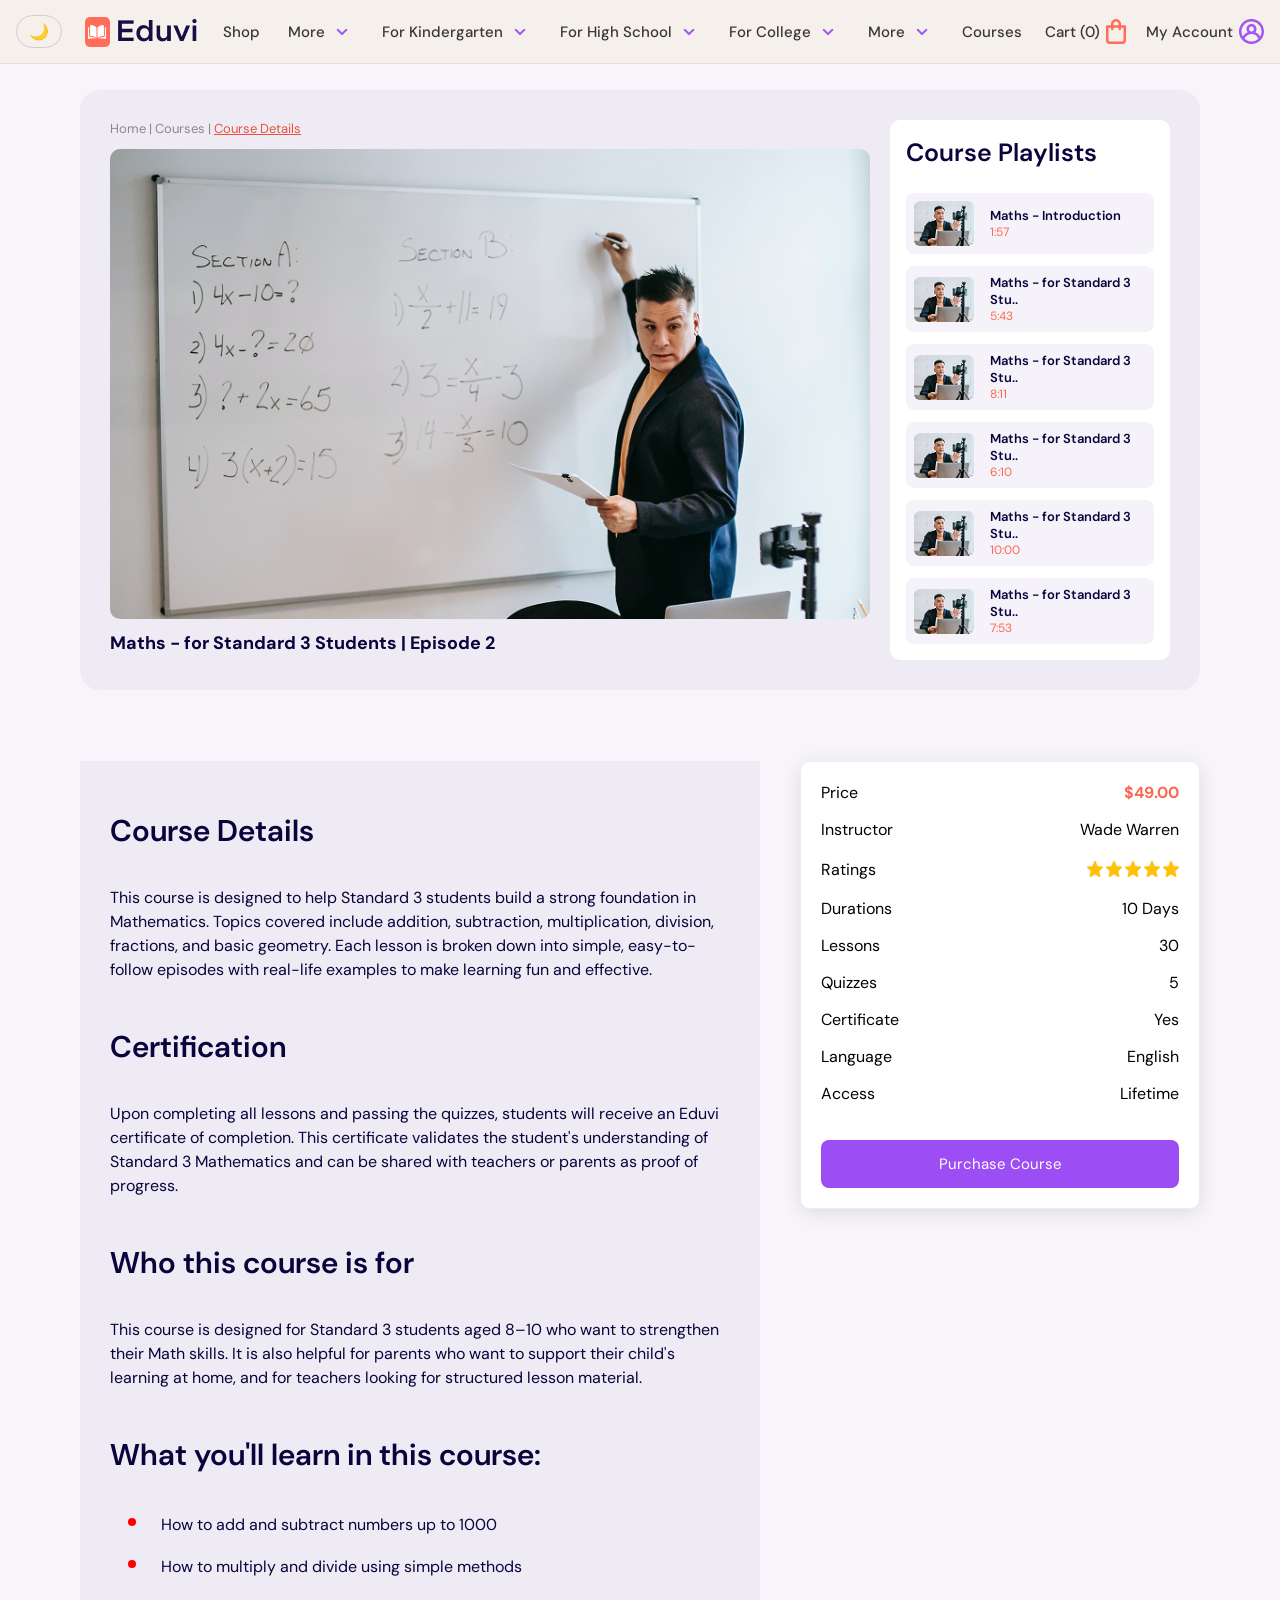
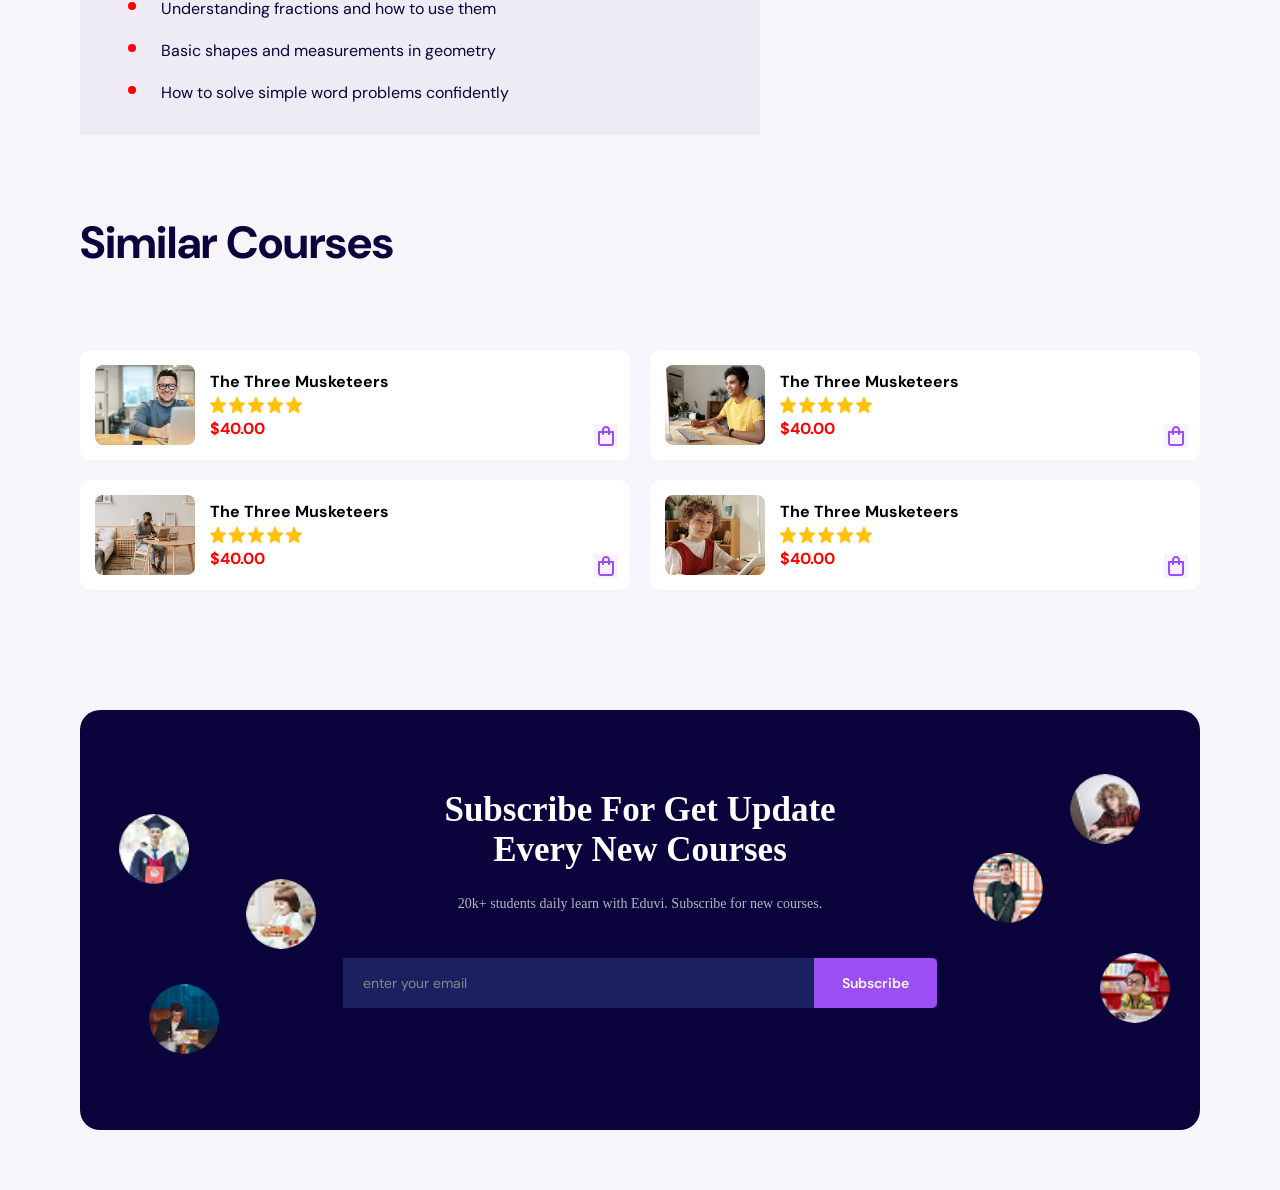
==== commit 5f29c200: "added a section for more" ====
--- a/courses-detail.html
+++ b/courses-detail.html
@@ -65,6 +65,15 @@
         </li>
 
         <li class="has-dropdown">
+          <a href="#">More <img src="images/down arrow.png" alt="" /></a>
+          <ul class="dropdown">
+            <li><a href="mentors.html">Mentors</a></li>
+            <li><a href="pricing.html">Pricing</a></li>
+            <li><a href="join-as-teacher.html">Join as Teacher</a></li>
+          </ul>
+        </li>
+
+        <li class="has-dropdown">
           <a href="courses.html">Courses </a>
         </li>
       </ul>
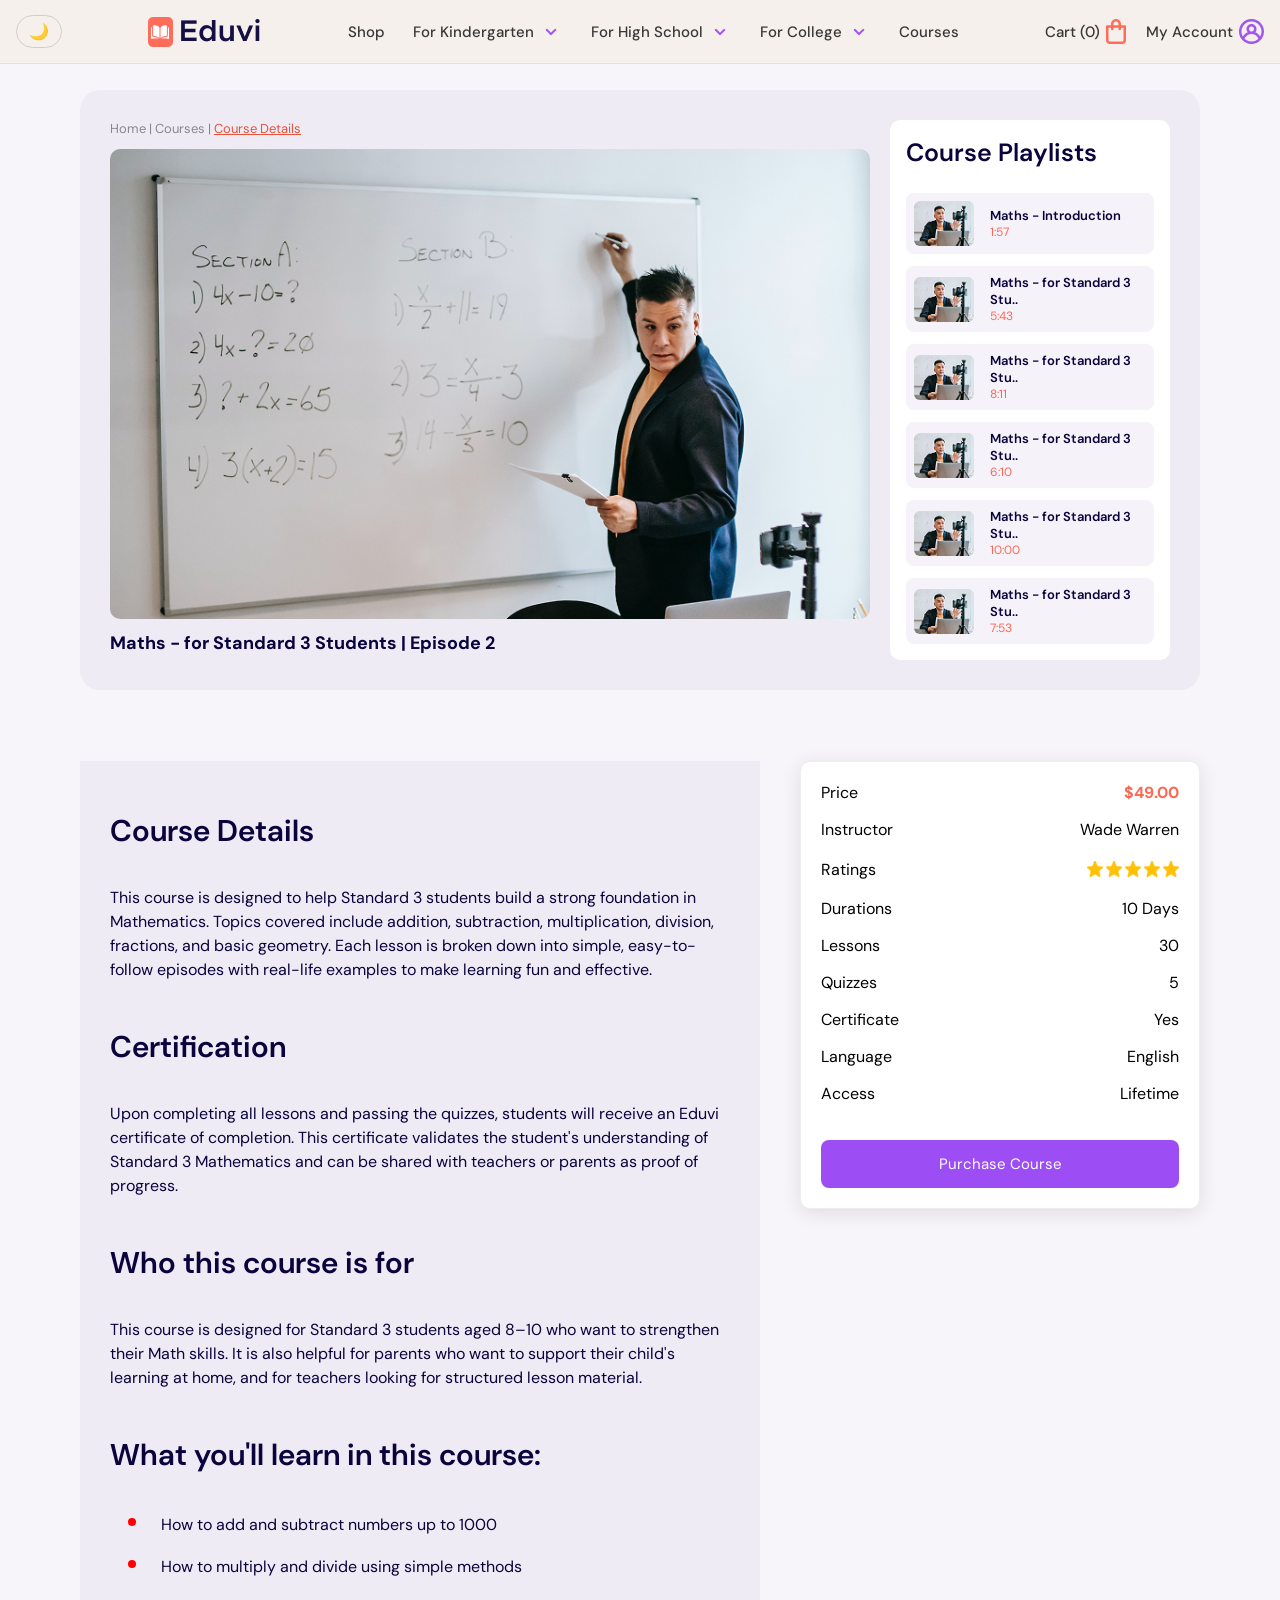
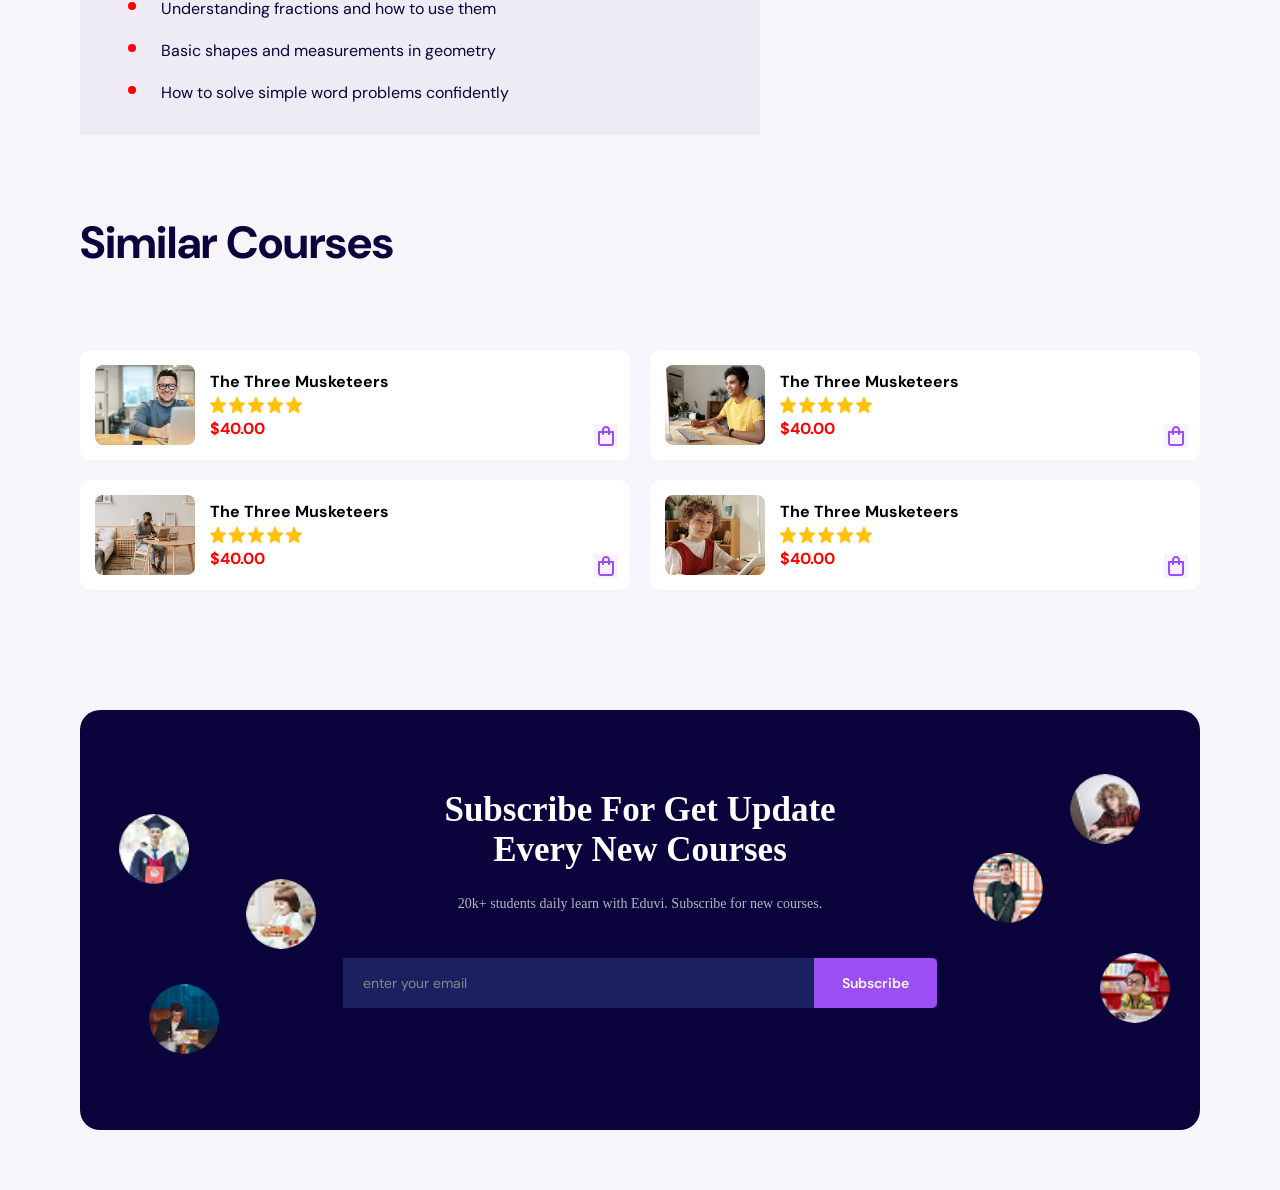
==== commit 05683a46: "Merge branch 'main' into feature/pricing" ====
--- a/courses-detail.html
+++ b/courses-detail.html
@@ -22,16 +22,7 @@
       </a>
 
       <ul class="menu">
-        <li><a href="shop.html">Shop</a></li>
-
-        <li class="has-dropdown">
-          <a href="#">More <img src="images/down arrow.png" alt="" /></a>
-          <ul class="dropdown">
-            <li><a href="mentors.html">Mentors</a></li>
-            <li><a href="pricing.html">Pricing</a></li>
-            <li><a href="join-as-teacher.html">Join as Teacher</a></li>
-          </ul>
-        </li>
+        <li><a href="#">Shop</a></li>
 
         <li class="has-dropdown">
           <a href="#"
@@ -65,15 +56,6 @@
         </li>
 
         <li class="has-dropdown">
-          <a href="#">More <img src="images/down arrow.png" alt="" /></a>
-          <ul class="dropdown">
-            <li><a href="mentors.html">Mentors</a></li>
-            <li><a href="pricing.html">Pricing</a></li>
-            <li><a href="join-as-teacher.html">Join as Teacher</a></li>
-          </ul>
-        </li>
-
-        <li class="has-dropdown">
           <a href="courses.html">Courses </a>
         </li>
       </ul>
@@ -84,7 +66,7 @@
           <img src="images/shopping cart.png" alt="cart" class="cart-icon" />
         </li>
         <li id="desktopProfileBtn">
-          <a href="login.html">My Account</a>
+          <a href="#">My Account</a>
           <img
             src="images/account image.png"
             alt="account"
--- a/style.css
+++ b/style.css
@@ -206,4 +206,4 @@
   .nav-actions {
     display: none; /* hide cart & account */
   }
-}+}
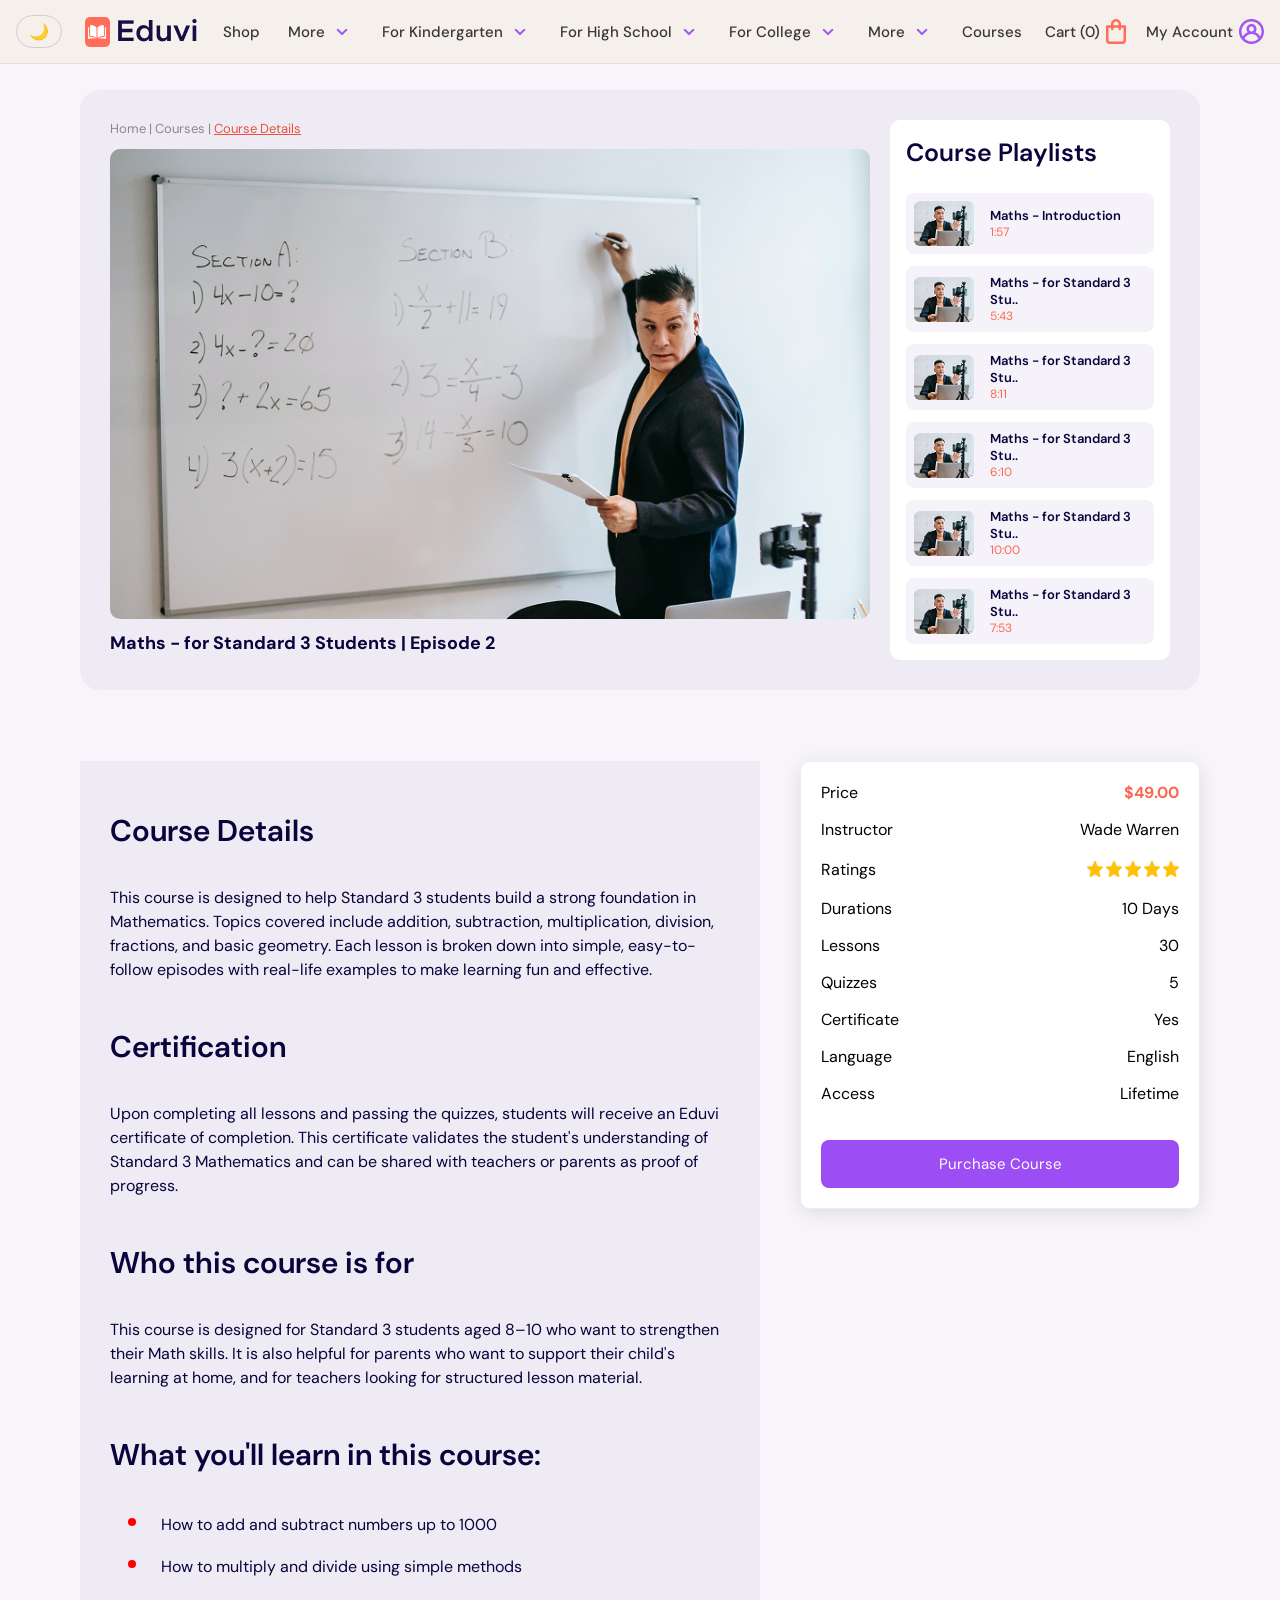
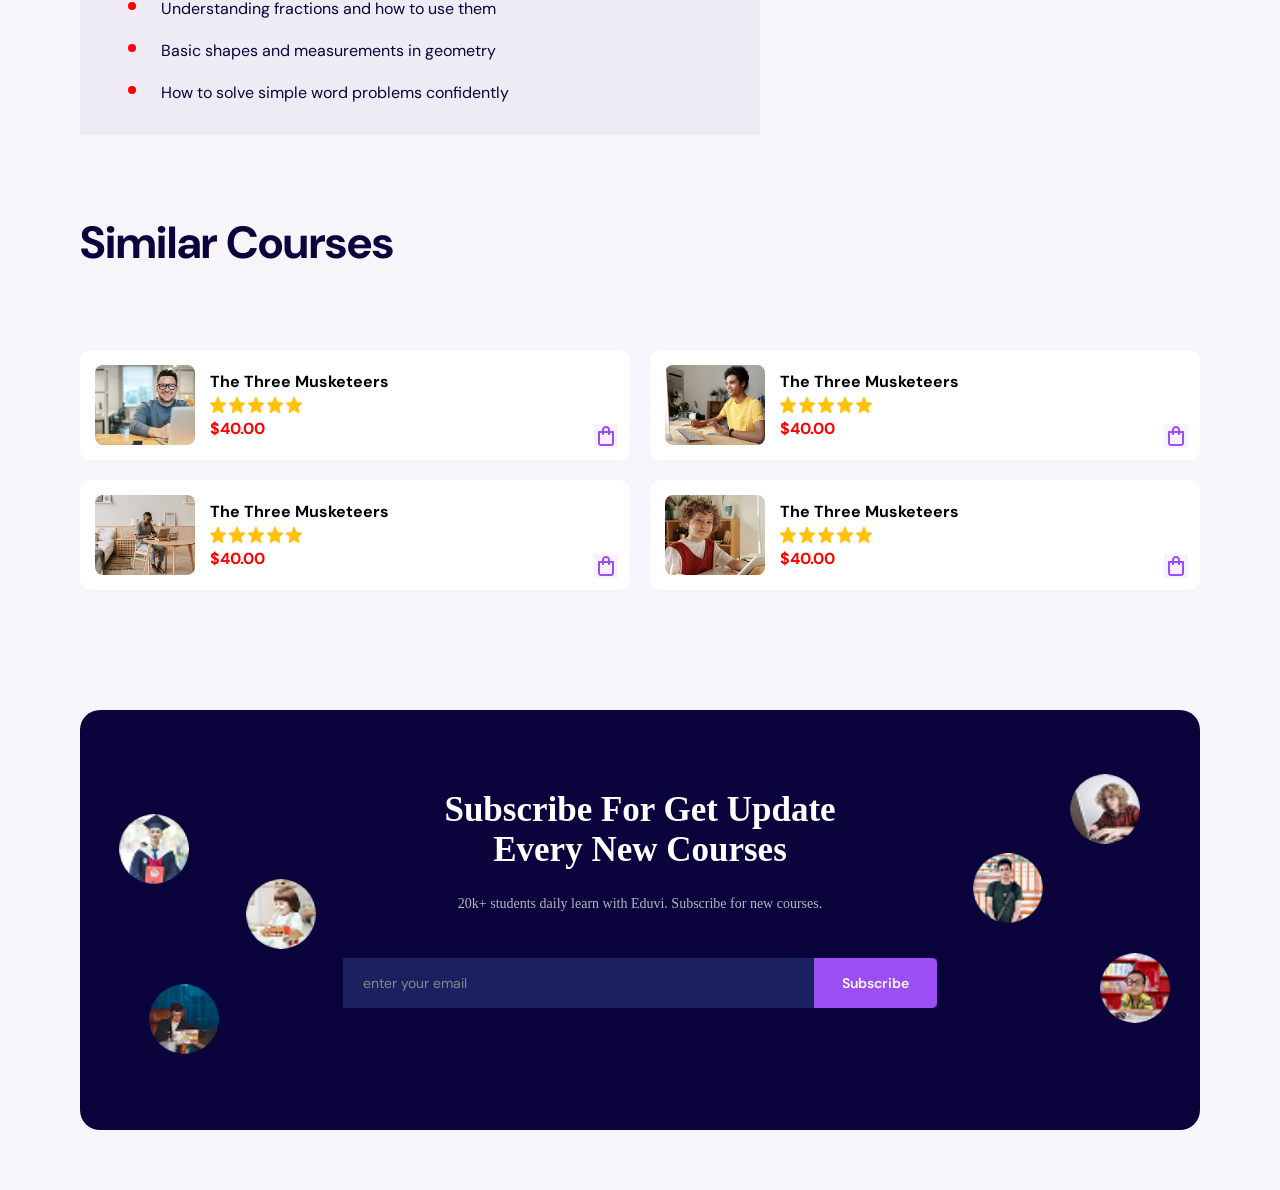
==== commit 5fc20f0f: "Merge pull request #6 from Benkid11/feature/courses Feature/courses" ====
--- a/courses-detail.html
+++ b/courses-detail.html
@@ -22,7 +22,16 @@
       </a>
 
       <ul class="menu">
-        <li><a href="#">Shop</a></li>
+        <li><a href="shop.html">Shop</a></li>
+
+        <li class="has-dropdown">
+          <a href="#">More <img src="images/down arrow.png" alt="" /></a>
+          <ul class="dropdown">
+            <li><a href="mentors.html">Mentors</a></li>
+            <li><a href="pricing.html">Pricing</a></li>
+            <li><a href="join-as-teacher.html">Join as Teacher</a></li>
+          </ul>
+        </li>
 
         <li class="has-dropdown">
           <a href="#"
@@ -56,6 +65,15 @@
         </li>
 
         <li class="has-dropdown">
+          <a href="#">More <img src="images/down arrow.png" alt="" /></a>
+          <ul class="dropdown">
+            <li><a href="mentors.html">Mentors</a></li>
+            <li><a href="pricing.html">Pricing</a></li>
+            <li><a href="join-as-teacher.html">Join as Teacher</a></li>
+          </ul>
+        </li>
+
+        <li class="has-dropdown">
           <a href="courses.html">Courses </a>
         </li>
       </ul>
@@ -66,7 +84,7 @@
           <img src="images/shopping cart.png" alt="cart" class="cart-icon" />
         </li>
         <li id="desktopProfileBtn">
-          <a href="#">My Account</a>
+          <a href="login.html">My Account</a>
           <img
             src="images/account image.png"
             alt="account"
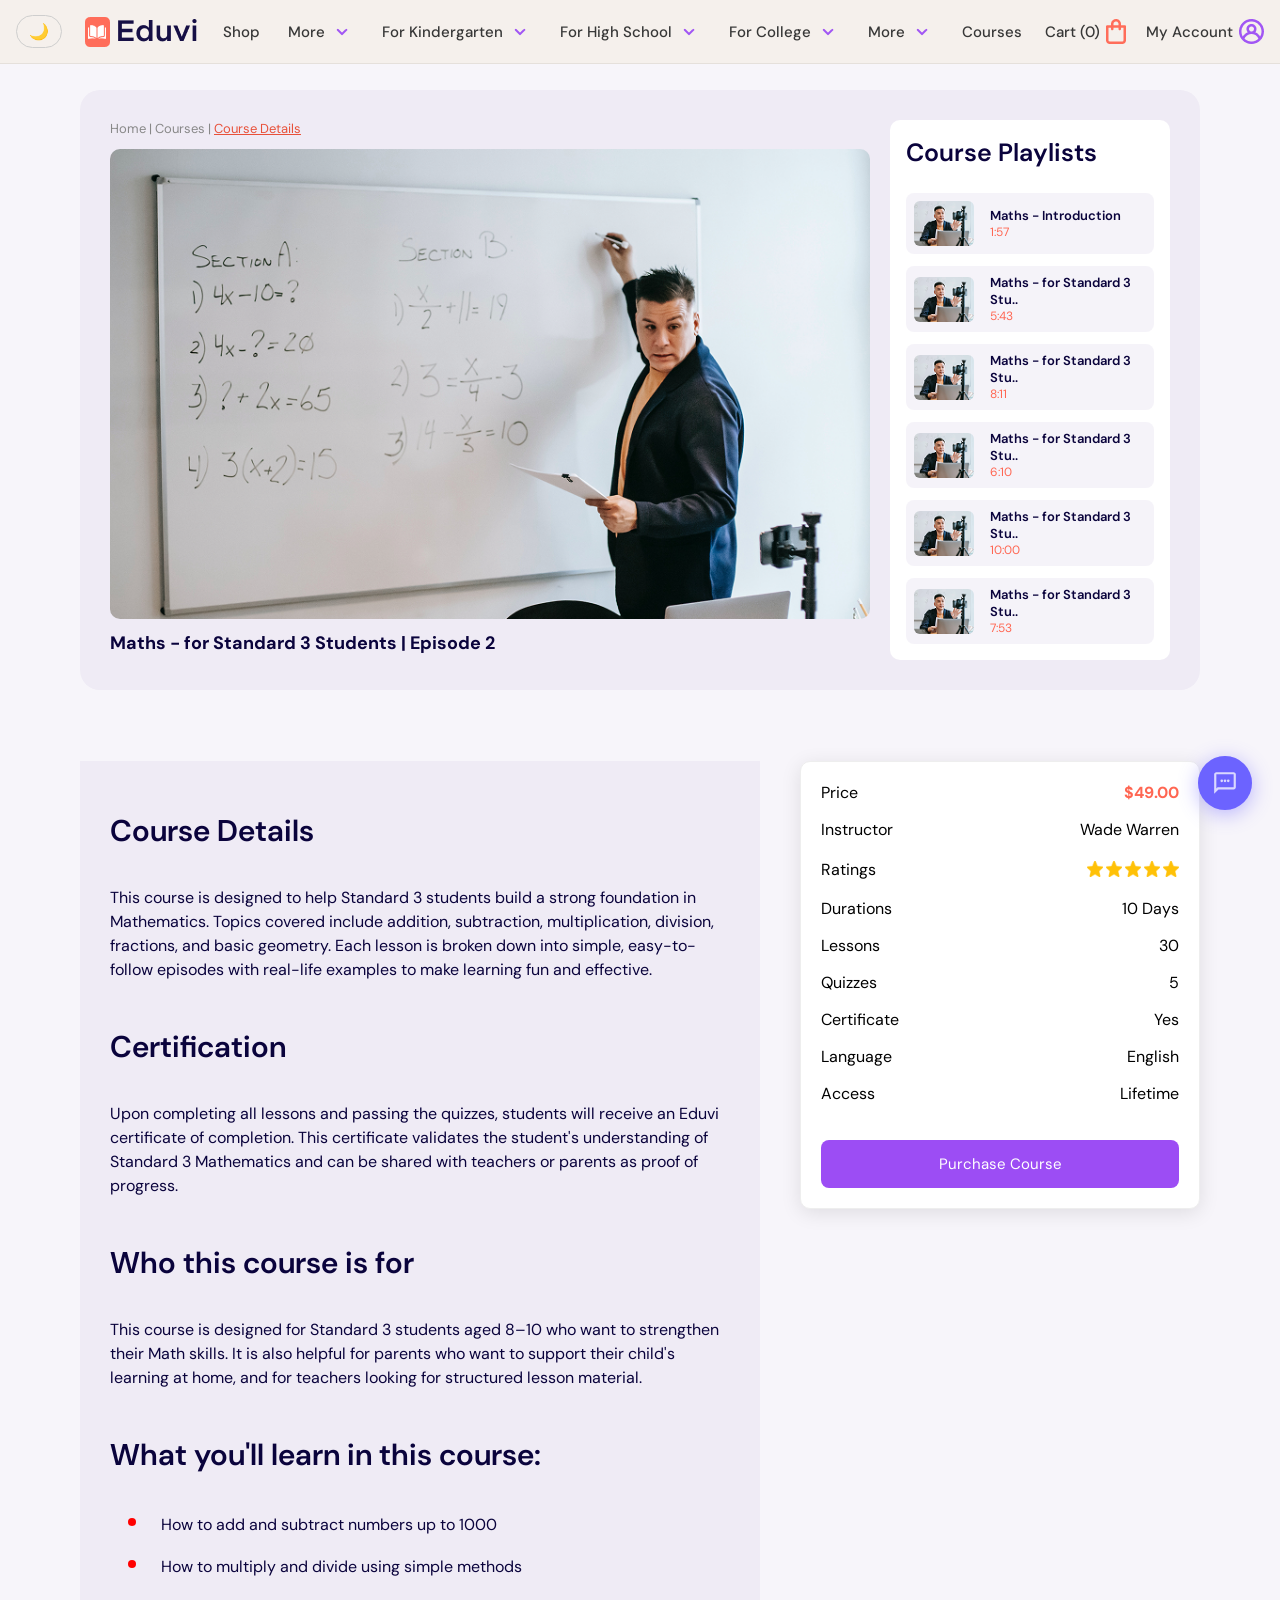
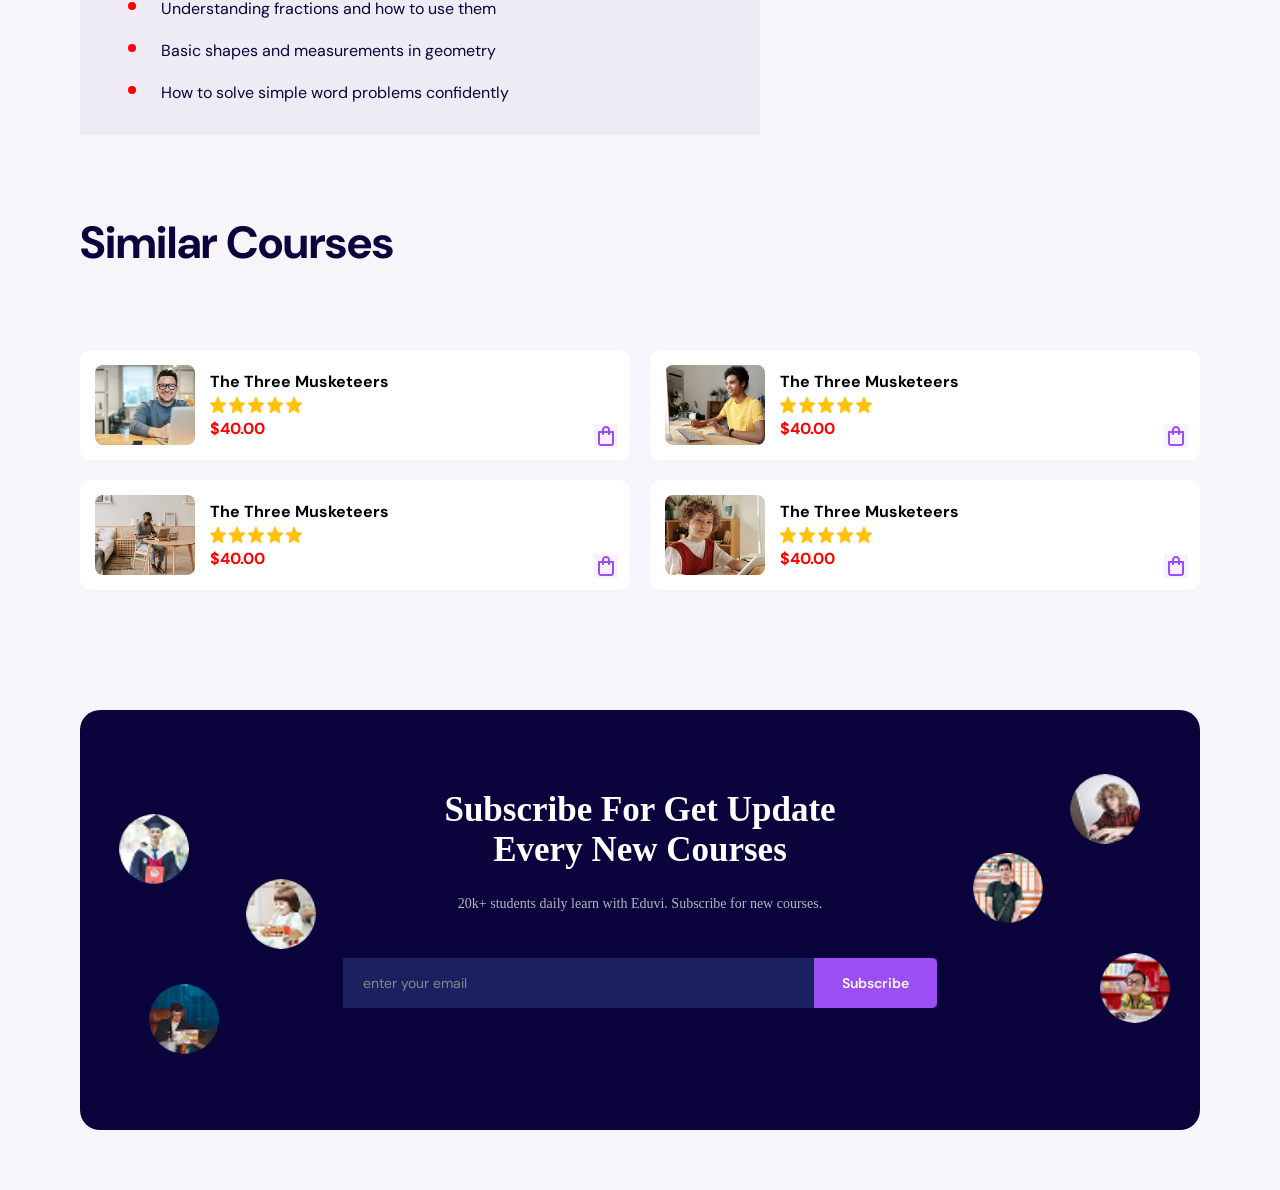
==== commit 032aa9cc: "added chatbot on all pages" ====
--- a/courses-detail.html
+++ b/courses-detail.html
@@ -109,8 +109,8 @@
       </div>
 
       <div class="profile-dropdown" id="profileDropdown">
-        <a href="#">Login</a>
-        <a href="#">Sign Up</a>
+        <a href="login.html">Login</a>
+        <a href="signup.html">Sign Up</a>
       </div>
     </div>
 
@@ -479,5 +479,7 @@
         };
       </script>
     </div>
+
+    <script src="chatbot-widget.js"></script>
   </body>
 </html>
